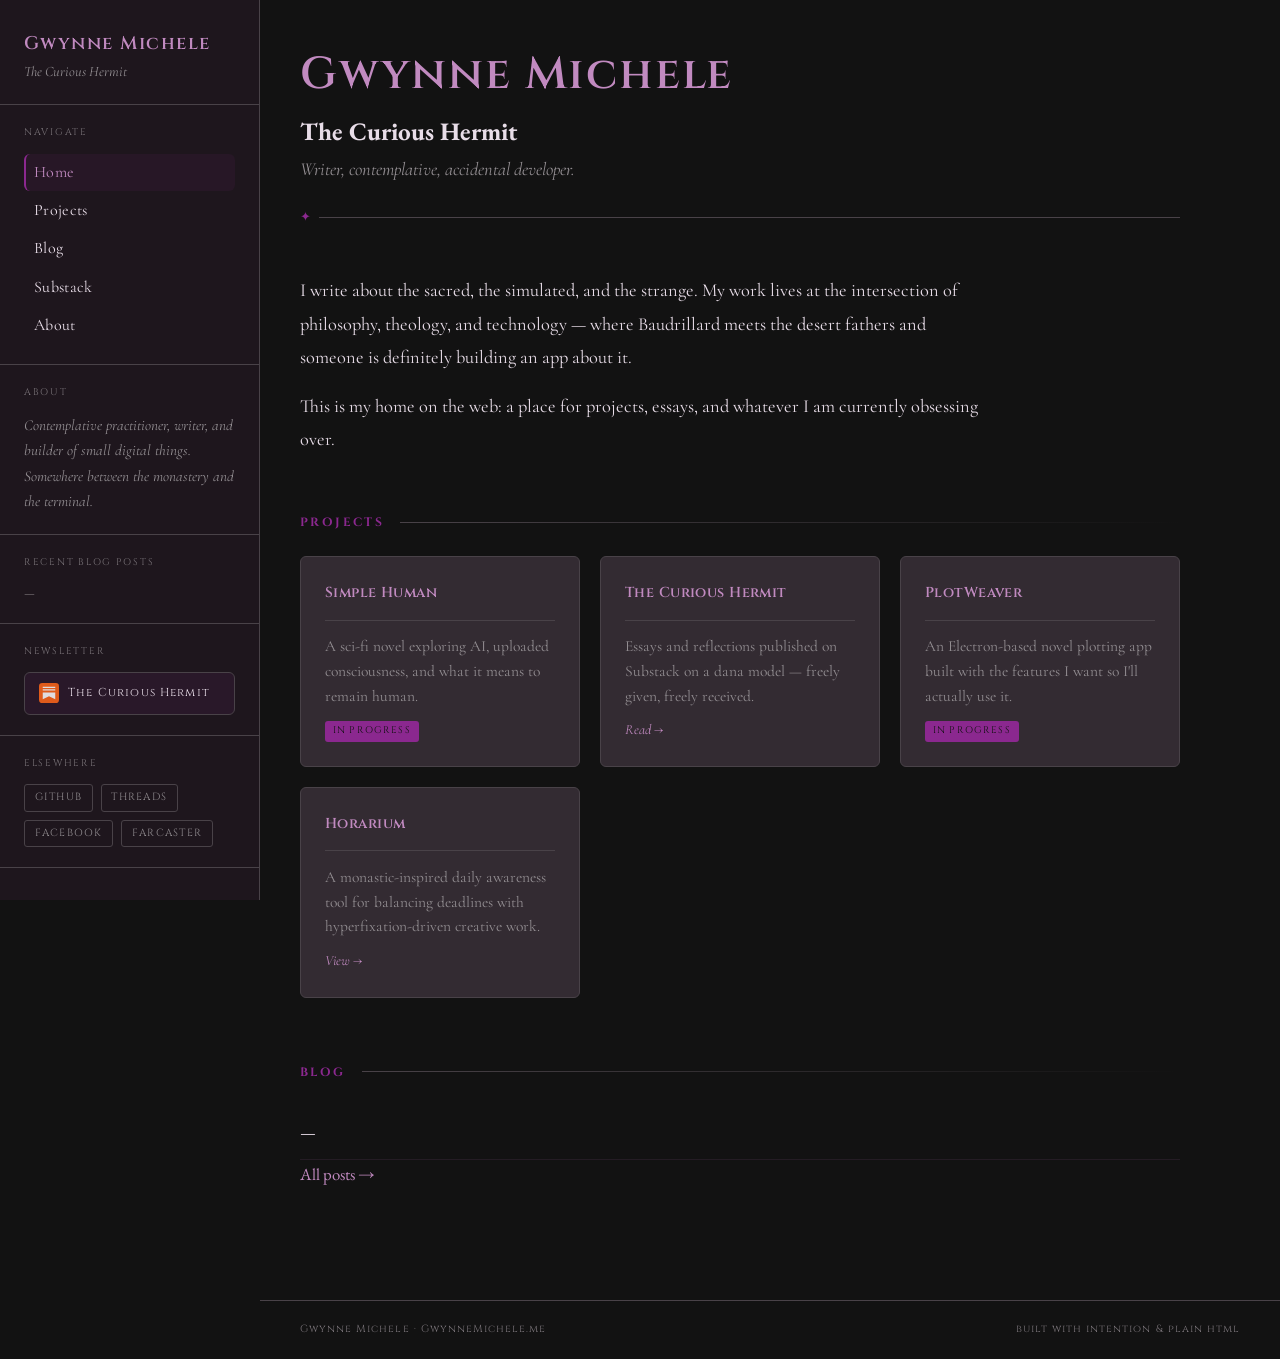
==== index.html @ 398c35fc "Initial commit of website structure" ====
<!DOCTYPE html>
<html lang="en">
<head>
  <meta charset="UTF-8" />
  <meta name="viewport" content="width=device-width, initial-scale=1.0" />
  <title>Gwynne Michele</title>
  <link rel="preconnect" href="https://fonts.googleapis.com" />
  <link rel="preconnect" href="https://fonts.gstatic.com" crossorigin />
  <link href="https://fonts.googleapis.com/css2?family=Cormorant+Garamond:ital,wght@0,300;0,400;0,600;1,300;1,400&family=Cinzel:wght@400;600&family=EB+Garamond:ital,wght@0,400;0,500;1,400&display=swap" rel="stylesheet" />
  <link rel="stylesheet" href="styles.css" />
</head>
<body>

  <div class="site-wrapper">

    <!-- ══ Sidebar ══════════════════════════════════════════════ -->
    <aside class="sidebar">

      <div class="sidebar-brand">
        <a href="index.html" style="text-decoration:none;">
          <span class="site-title">Gwynne Michele</span>
          <span class="site-subtitle">The Curious Hermit</span>
        </a>
      </div>

      <!-- Navigation -->
      <div class="sidebar-section">
        <div class="sidebar-section-label">Navigate</div>
        <nav class="sidebar-nav">
          <a href="index.html" class="nav-active">Home</a>
          <a href="index.html#projects">Projects</a>
          <a href="blog.html">Blog</a>
          <a href="https://gwynnemichele.substack.com" target="_blank" rel="noopener">Substack</a>
          <a href="about.html">About</a>
        </nav>
      </div>

      <!-- About blurb -->
      <div class="sidebar-section sidebar-about">
        <div class="sidebar-section-label">About</div>
        <p>Contemplative practitioner, writer, and builder of small digital things. Somewhere between the monastery and the terminal.</p>
      </div>

      <!-- Recent posts — populated by sidebar.js -->
      <div class="sidebar-section">
        <div class="sidebar-section-label">Recent Blog Posts</div>
        <ul class="recent-posts-list" id="sidebar-recent-posts">
          <li><span class="post-date">Loading…</span></li>
        </ul>
      </div>

      <!-- Substack -->
      <div class="sidebar-section">
        <div class="sidebar-section-label">Newsletter</div>
        <a class="substack-badge" href="https://gwynnemichele.substack.com" target="_blank" rel="noopener">
          <svg class="substack-icon" viewBox="0 0 24 24" fill="none" xmlns="http://www.w3.org/2000/svg">
            <rect width="24" height="24" rx="4" fill="#FF6719"/>
            <path d="M19.5 7.5H4.5V9H19.5V7.5Z" fill="white"/>
            <path d="M4.5 11.25V19.5L12 15.75L19.5 19.5V11.25H4.5Z" fill="white"/>
            <path d="M19.5 4.5H4.5V6H19.5V4.5Z" fill="white"/>
          </svg>
          <span>The Curious Hermit</span>
        </a>
      </div>

      <!-- Social links -->
      <div class="sidebar-section">
        <div class="sidebar-section-label">Elsewhere</div>
        <div class="social-links">
          <a class="social-link" href="#" target="_blank" rel="noopener">GitHub</a>
          <a class="social-link" href="#" target="_blank" rel="noopener">Threads</a>
          <a class="social-link" href="#" target="_blank" rel="noopener">Facebook</a>
          <a class="social-link" href="#" target="_blank" rel="noopener">Farcaster</a>
        </div>
      </div>

    </aside>

    <!-- ══ Main ══════════════════════════════════════════════════ -->
    <main class="main-content" id="home">

      <!-- Page header -->
      <header class="page-header">
        <h1>Gwynne Michele</h1>
        <h2>The Curious Hermit</h2>
        <p class="tagline">Writer, contemplative, accidental developer.</p>
      </header>

      <!-- Intro -->
      <div class="intro">
        <p>
          I write about the sacred, the simulated, and the strange. My work lives at the intersection of
          philosophy, theology, and technology — where Baudrillard meets the desert fathers and someone
          is definitely building an app about it.
        </p>
        <p>
          This is my home on the web: a place for projects, essays, and whatever I am currently
          obsessing over.
        </p>
      </div>

      <!-- Projects -->
      <section class="section" id="projects">
        <h2 class="section-heading">Projects</h2>
        <div class="card-grid">

          <div class="card">
            <div class="card-title">Simple Human</div>
            <div class="card-divider"></div>
            <p class="card-desc">A sci-fi novel exploring AI, uploaded consciousness, and what it means to remain human.</p>
            <span class="card-tag">In Progress</span>
          </div>

          <div class="card">
            <div class="card-title">The Curious Hermit</div>
            <div class="card-divider"></div>
            <p class="card-desc">Essays and reflections published on Substack on a dana model — freely given, freely received.</p>
            <a class="card-link" href="https://gwynnemichele.substack.com" target="_blank" rel="noopener">Read →</a>
          </div>

          <div class="card">
            <div class="card-title">PlotWeaver</div>
            <div class="card-divider"></div>
            <p class="card-desc">An Electron-based novel plotting app built with the features I want so I'll actually use it.</p>
            <span class="card-tag">In Progress</span>
          </div>

          <div class="card">
            <div class="card-title">Horarium</div>
            <div class="card-divider"></div>
            <p class="card-desc">A monastic-inspired daily awareness tool for balancing deadlines with hyperfixation-driven creative work.</p>
            <a class="card-link" href="#" target="_blank" rel="noopener">View →</a>
          </div>

        </div>
      </section>

      <!-- Writing -->
      <section class="section" id="writing">
        <h2 class="section-heading">Blog</h2>
        <ul class="post-list" id="home-post-list">
          <li class="post-item post-loading">
            <span class="date">—</span>
            <span class="post-arrow">»</span>
            <span>Loading…</span>
          </li>
        </ul>
        <a class="all-posts-link" href="blog.html">All posts →</a>
      </section>

    </main>
  </div>

  <!-- ══ Footer ════════════════════════════════════════════════ -->
  <footer>
    <span>Gwynne Michele · GwynneMichele.me</span>
    <span>built with intention &amp; plain html</span>
  </footer>

  <script src="scripts/sidebar.js"></script>
  <script>
    // Populate the homepage recent posts list (5 most recent)
    (async () => {
      const el = document.getElementById('home-post-list');
      if (!el) return;
      try {
        const res   = await fetch('posts.json');
        if (!res.ok) throw new Error();
        const posts = await res.json();
        const recent = posts.slice(0, 5);
        if (recent.length === 0) {
          el.innerHTML = '<li class="post-item"><span>No posts yet.</span></li>';
          return;
        }
        el.innerHTML = recent.map(p => `
          <li class="post-item">
            <span class="date">${p.date}</span>
            <span class="post-arrow">»</span>
            <a href="${p.url}">${p.title}</a>
          </li>
        `).join('');
      } catch {
        el.innerHTML = '<li class="post-item"><span>—</span></li>';
      }
    })();
  </script>

</body>
</html>
---- styles.css ----
/* ── Color tokens ──────────────────────────────────────────── */
:root {
    --clr-dark-a0: #000000;
    --clr-light-a0: #ffffff;

    --clr-primary-a0: #8b288f;
    --clr-primary-a10: #99439b;
    --clr-primary-a20: #a75ba8;
    --clr-primary-a30: #b473b4;
    --clr-primary-a40: #c18ac0;
    --clr-primary-a50: #cea1cd;

    --clr-surface-a0: #121212;
    --clr-surface-a10: #282828;
    --clr-surface-a20: #3f3f3f;
    --clr-surface-a30: #575757;
    --clr-surface-a40: #717171;
    --clr-surface-a50: #8b8b8b;

    --clr-surface-tonal-a0: #1e161d;
    --clr-surface-tonal-a10: #332b32;
    --clr-surface-tonal-a20: #494248;
    --clr-surface-tonal-a30: #605a60;
    --clr-surface-tonal-a40: #797378;
    --clr-surface-tonal-a50: #928d91;

    --clr-success-a0: #22946e;
    --clr-warning-a0: #a87a2a;
    --clr-danger-a0:  #9c2121;

    /* Semantic aliases */
    --bg:           var(--clr-surface-a0);
    --bg-raised:    var(--clr-surface-tonal-a0);
    --bg-card:      var(--clr-surface-tonal-a10);
    --bg-sidebar:   var(--clr-surface-tonal-a0);
    --border:       var(--clr-surface-tonal-a20);
    --text:         #e8dde8;
    --text-muted:   var(--clr-surface-tonal-a50);
    --accent:       var(--clr-primary-a0);
    --accent-light: var(--clr-primary-a40);
    --accent-dim:   var(--clr-primary-a10);

    --sidebar-w: 260px;
    --gap: 1.5rem;
    --radius: 6px;
    --transition: 200ms ease;
}

/* ── Reset ─────────────────────────────────────────────────── */
*, *::before, *::after { box-sizing: border-box; margin: 0; padding: 0; }
html { scroll-behavior: smooth; }

body {
    font-family: 'EB Garamond', Georgia, serif;
    font-size: 1.05rem;
    line-height: 1.7;
    background: var(--bg);
    color: var(--text);
    min-height: 100vh;
    display: flex;
    flex-direction: column;
}

a {
    color: var(--accent-light);
    text-decoration: none;
    transition: color var(--transition);
}
a:hover { color: var(--clr-primary-a50); }

/* ── Layout shell ──────────────────────────────────────────── */
.site-wrapper {
    display: flex;
    flex: 1;
    min-height: 100vh;
}

/* ── Sidebar ───────────────────────────────────────────────── */
.sidebar {
    width: var(--sidebar-w);
    min-width: var(--sidebar-w);
    background: var(--bg-sidebar);
    border-right: 1px solid var(--border);
    display: flex;
    flex-direction: column;
    gap: 0;
    position: sticky;
    top: 0;
    height: 100vh;
    overflow-y: auto;
    scrollbar-width: thin;
    scrollbar-color: var(--border) transparent;
}

.sidebar-brand {
    padding: 2rem 1.5rem 1.25rem;
    border-bottom: 1px solid var(--border);
}

.sidebar-brand .site-title {
    font-family: 'Cinzel', serif;
    font-size: 1.15rem;
    font-weight: 600;
    letter-spacing: 0.08em;
    color: var(--accent-light);
    display: block;
    line-height: 1.3;
}

.sidebar-brand .site-subtitle {
    font-family: 'Cormorant Garamond', serif;
    font-style: italic;
    font-size: 0.9rem;
    color: var(--text-muted);
    margin-top: 0.2rem;
}

/* ── Sidebar sections ──────────────────────────────────────── */
.sidebar-section {
    padding: 1.25rem 1.5rem;
    border-bottom: 1px solid var(--border);
}

.sidebar-section-label {
    font-family: 'Cinzel', serif;
    font-size: 0.6rem;
    letter-spacing: 0.18em;
    text-transform: uppercase;
    color: var(--clr-surface-tonal-a40);
    margin-bottom: 0.75rem;
}

/* Nav */
.sidebar-nav {
    display: flex;
    flex-direction: column;
    gap: 0.1rem;
}

.sidebar-nav a {
    font-family: 'Cormorant Garamond', serif;
    font-size: 1rem;
    font-weight: 400;
    color: var(--text);
    padding: 0.3rem 0.5rem;
    border-radius: var(--radius);
    border-left: 2px solid transparent;
    transition: all var(--transition);
    letter-spacing: 0.02em;
}

.sidebar-nav a:hover {
    color: var(--accent-light);
    border-left-color: var(--accent);
    background: rgba(139, 40, 143, 0.08);
}

/* About blurb */
.sidebar-about p {
    font-family: 'Cormorant Garamond', serif;
    font-size: 0.95rem;
    line-height: 1.65;
    color: var(--text-muted);
    font-style: italic;
}

/* Recent posts */
.recent-posts-list {
    list-style: none;
    display: flex;
    flex-direction: column;
    gap: 0.6rem;
}

.recent-posts-list li {
    display: flex;
    flex-direction: column;
    gap: 0.1rem;
}

.recent-posts-list a {
    font-family: 'Cormorant Garamond', serif;
    font-size: 0.92rem;
    color: var(--text);
    line-height: 1.35;
}

.recent-posts-list a:hover { color: var(--accent-light); }

.post-date {
    font-size: 0.72rem;
    color: var(--clr-surface-tonal-a40);
    letter-spacing: 0.04em;
}

/* Substack */
.substack-badge {
    display: flex;
    align-items: center;
    gap: 0.6rem;
    background: rgba(139, 40, 143, 0.1);
    border: 1px solid var(--border);
    border-radius: var(--radius);
    padding: 0.65rem 0.85rem;
    transition: all var(--transition);
    color: var(--text);
}

.substack-badge:hover {
    background: rgba(139, 40, 143, 0.18);
    border-color: var(--accent-dim);
    color: var(--accent-light);
}

.substack-icon {
    width: 20px;
    height: 20px;
    flex-shrink: 0;
    opacity: 0.85;
}

.substack-badge span {
    font-family: 'Cinzel', serif;
    font-size: 0.72rem;
    letter-spacing: 0.1em;
}

/* Social links */
.social-links {
    display: flex;
    flex-wrap: wrap;
    gap: 0.5rem;
}

.social-link {
    font-family: 'Cinzel', serif;
    font-size: 0.65rem;
    letter-spacing: 0.12em;
    text-transform: uppercase;
    color: var(--text-muted);
    padding: 0.25rem 0.6rem;
    border: 1px solid var(--border);
    border-radius: 3px;
    transition: all var(--transition);
}

.social-link:hover {
    color: var(--accent-light);
    border-color: var(--accent-dim);
}

/* ── Main content ──────────────────────────────────────────── */
.main-content {
    flex: 1;
    min-width: 0;
    padding: 3rem 2.5rem;
    max-width: 960px;
}

/* ── Page header ───────────────────────────────────────────── */
.page-header {
    margin-bottom: 3.5rem;
    padding-bottom: 2rem;
    border-bottom: 1px solid var(--border);
    position: relative;
}

.page-header::after {
    content: '✦';
    position: absolute;
    bottom: -0.65rem;
    left: 0;
    color: var(--accent);
    font-size: 0.8rem;
    background: var(--bg);
    padding-right: 0.5rem;
}

.page-header h1 {
    font-family: 'Cinzel', serif;
    font-size: clamp(1.8rem, 4vw, 2.8rem);
    font-weight: 600;
    color: var(--accent-light);
    letter-spacing: 0.04em;
    line-height: 1.2;
    margin-bottom: 0.6rem;
}

.page-header .tagline {
    font-family: 'Cormorant Garamond', serif;
    font-style: italic;
    font-size: 1.15rem;
    color: var(--text-muted);
}

/* ── Section headings ──────────────────────────────────────── */
.section-heading {
    font-family: 'Cinzel', serif;
    font-size: 0.75rem;
    letter-spacing: 0.2em;
    text-transform: uppercase;
    color: var(--accent);
    margin-bottom: 1.5rem;
    display: flex;
    align-items: center;
    gap: 1rem;
}

.section-heading::after {
    content: '';
    flex: 1;
    height: 1px;
    background: linear-gradient(to right, var(--border), transparent);
}

/* ── Intro section ─────────────────────────────────────────── */
.intro {
    margin-bottom: 3.5rem;
}

.intro p {
    font-family: 'Cormorant Garamond', serif;
    font-size: 1.15rem;
    line-height: 1.8;
    color: var(--text);
    max-width: 680px;
}

.intro p + p { margin-top: 1rem; }

/* ── Card grid ─────────────────────────────────────────────── */
.section { margin-bottom: 4rem; }

.card-grid {
    display: grid;
    grid-template-columns: repeat(auto-fit, minmax(220px, 1fr));
    gap: 1.25rem;
}

.card {
    background: var(--bg-card);
    border: 1px solid var(--border);
    border-radius: var(--radius);
    padding: 1.5rem;
    display: flex;
    flex-direction: column;
    gap: 0.6rem;
    transition: all var(--transition);
    position: relative;
    overflow: hidden;
}

.card::before {
    content: '';
    position: absolute;
    top: 0; left: 0; right: 0;
    height: 2px;
    background: linear-gradient(to right, var(--accent), transparent);
    opacity: 0;
    transition: opacity var(--transition);
}

.card:hover {
    border-color: var(--accent-dim);
    transform: translateY(-2px);
    box-shadow: 0 8px 24px rgba(0,0,0,0.35);
}

.card:hover::before { opacity: 1; }

.card-title {
    font-family: 'Cinzel', serif;
    font-size: 0.9rem;
    font-weight: 600;
    color: var(--accent-light);
    letter-spacing: 0.03em;
}

.card-divider {
    height: 1px;
    background: var(--border);
    margin: 0.25rem 0;
}

.card-desc {
    font-family: 'Cormorant Garamond', serif;
    font-size: 0.97rem;
    color: var(--text-muted);
    line-height: 1.6;
    flex: 1;
}

.card-tag {
    display: inline-block;
    font-family: 'Cinzel', serif;
    font-size: 0.6rem;
    letter-spacing: 0.12em;
    text-transform: uppercase;
    color: var(--clr-surface-a0);
    background: var(--accent);
    padding: 0.15rem 0.5rem;
    border-radius: 3px;
    align-self: flex-start;
}

.card-link {
    font-family: 'Cormorant Garamond', serif;
    font-size: 0.88rem;
    font-style: italic;
    color: var(--accent-light);
    align-self: flex-start;
    transition: color var(--transition);
}

.card-link:hover { color: var(--clr-primary-a50); }

/* ── Blog list ─────────────────────────────────────────────── */
.post-list {
    list-style: none;
    display: flex;
    flex-direction: column;
}

.post-item {
    display: flex;
    align-items: baseline;
    gap: 1rem;
    padding: 0.75rem 0;
    border-bottom: 1px solid rgba(87, 57, 87, 0.25);
    transition: all var(--transition);
}

.post-item:hover { padding-left: 0.4rem; }

.post-item .date {
    font-family: 'Cinzel', serif;
    font-size: 0.7rem;
    letter-spacing: 0.06em;
    color: var(--clr-surface-tonal-a40);
    white-space: nowrap;
    min-width: 90px;
}

.post-item .post-arrow {
    color: var(--accent);
    font-size: 0.7rem;
}

.post-item a {
    font-family: 'Cormorant Garamond', serif;
    font-size: 1.05rem;
    color: var(--text);
}

.post-item a:hover { color: var(--accent-light); }

/* ── Footer ────────────────────────────────────────────────── */
footer {
    border-top: 1px solid var(--border);
    padding: 1.25rem 2.5rem;
    display: flex;
    align-items: center;
    justify-content: space-between;
    font-family: 'Cinzel', serif;
    font-size: 0.65rem;
    letter-spacing: 0.1em;
    color: var(--clr-surface-tonal-a40);
    margin-left: var(--sidebar-w);
}

footer a { color: var(--clr-surface-tonal-a40); }
footer a:hover { color: var(--accent-light); }

/* ── Scrollbar ─────────────────────────────────────────────── */
::-webkit-scrollbar { width: 6px; }
::-webkit-scrollbar-track { background: transparent; }
::-webkit-scrollbar-thumb { background: var(--border); border-radius: 3px; }

/* ── Responsive ────────────────────────────────────────────── */
@media (max-width: 768px) {
    .site-wrapper { flex-direction: column; }

    .sidebar {
    width: 100%;
    min-width: unset;
    height: auto;
    position: static;
    border-right: none;
    border-bottom: 1px solid var(--border);
    flex-direction: row;
    flex-wrap: wrap;
    overflow-x: auto;
    }

    .sidebar-brand { border-bottom: none; border-right: 1px solid var(--border); }

    .sidebar-section { padding: 1rem; }

    .sidebar-about,
    .sidebar-section:has(.recent-posts-list),
    .sidebar-section:has(.substack-badge) {
    display: none;
    }

    .main-content { padding: 2rem 1.25rem; }

    footer { margin-left: 0; flex-direction: column; gap: 0.5rem; text-align: center; }
}

/* ── Active nav state ──────────────────────────────────────── */
.sidebar-nav a.nav-active {
color: var(--accent-light);
border-left-color: var(--accent);
background: rgba(139, 40, 143, 0.08);
}

/* ── Page body (shared prose container) ────────────────────── */
.page-body {
max-width: 680px;
}

.page-body p {
font-family: 'Cormorant Garamond', serif;
font-size: 1.15rem;
line-height: 1.8;
color: var(--text);
margin-bottom: 1.25rem;
}

.page-body h2 {
font-family: 'Cinzel', serif;
font-size: 0.85rem;
letter-spacing: 0.16em;
text-transform: uppercase;
color: var(--accent);
margin: 2.5rem 0 1rem;
}

.page-body h3 {
font-family: 'Cormorant Garamond', serif;
font-size: 1.2rem;
font-weight: 600;
color: var(--accent-light);
margin: 1.75rem 0 0.75rem;
}

/* ── Project meta block ────────────────────────────────────── */
.project-meta {
display: flex;
flex-direction: column;
gap: 0.85rem;
background: var(--bg-card);
border: 1px solid var(--border);
border-radius: var(--radius);
padding: 1.5rem;
margin-bottom: 3rem;
max-width: 560px;
}

.meta-item {
display: flex;
align-items: flex-start;
gap: 1.25rem;
}

.meta-label {
font-family: 'Cinzel', serif;
font-size: 0.62rem;
letter-spacing: 0.16em;
text-transform: uppercase;
color: var(--clr-surface-tonal-a40);
min-width: 56px;
padding-top: 0.15rem;
}

.meta-value {
font-family: 'Cormorant Garamond', serif;
font-size: 1rem;
color: var(--text-muted);
}

/* Status badge */
.project-status {
font-family: 'Cinzel', serif;
font-size: 0.62rem;
letter-spacing: 0.12em;
text-transform: uppercase;
padding: 0.2rem 0.65rem;
border-radius: 3px;
border: 1px solid;
}

.status-active {
color: var(--clr-primary-a40);
border-color: var(--clr-primary-a0);
background: rgba(139, 40, 143, 0.1);
}

.status-complete {
color: var(--clr-success-a0);
border-color: var(--clr-success-a0);
background: rgba(34, 148, 110, 0.1);
}

.status-hibernating {
color: var(--clr-surface-tonal-a50);
border-color: var(--clr-surface-tonal-a30);
background: rgba(96, 90, 96, 0.15);
}

/* Tech stack tags */
.tech-stack {
display: flex;
flex-wrap: wrap;
gap: 0.4rem;
}

.tech-tag {
font-family: 'Cinzel', serif;
font-size: 0.6rem;
letter-spacing: 0.1em;
text-transform: uppercase;
color: var(--text-muted);
padding: 0.15rem 0.5rem;
border: 1px solid var(--border);
border-radius: 3px;
}

/* Project links */
.project-links {
display: flex;
flex-wrap: wrap;
gap: 0.6rem;
}

.project-link {
font-family: 'Cormorant Garamond', serif;
font-size: 0.92rem;
font-style: italic;
color: var(--accent-light);
display: flex;
align-items: center;
gap: 0.3rem;
transition: color var(--transition);
}

.project-link:hover { color: var(--clr-primary-a50); }

.project-link-icon {
font-style: normal;
font-size: 0.8rem;
opacity: 0.7;
}

/* ── Post styles ───────────────────────────────────────────── */
.post-back {
display: inline-block;
font-family: 'Cinzel', serif;
font-size: 0.65rem;
letter-spacing: 0.14em;
text-transform: uppercase;
color: var(--clr-surface-tonal-a40);
margin-bottom: 2rem;
transition: color var(--transition);
}

.post-back:hover { color: var(--accent-light); }

.post-back-bottom {
display: inline-block;
margin-top: 3.5rem;
margin-bottom: 0;
}

.post-header {
margin-bottom: 2.5rem;
}

.post-meta {
display: flex;
align-items: center;
flex-wrap: wrap;
gap: 0.5rem;
margin-top: 0.75rem;
}

.post-meta-date,
.post-meta-reading {
font-family: 'Cinzel', serif;
font-size: 0.68rem;
letter-spacing: 0.08em;
color: var(--clr-surface-tonal-a40);
}

.post-meta-sep {
color: var(--border);
font-size: 0.8rem;
}

.post-tags {
display: flex;
flex-wrap: wrap;
gap: 0.4rem;
}

.post-tag {
font-family: 'Cinzel', serif;
font-size: 0.6rem;
letter-spacing: 0.1em;
text-transform: uppercase;
color: var(--text-muted);
padding: 0.15rem 0.5rem;
border: 1px solid var(--border);
border-radius: 3px;
transition: all var(--transition);
}

.post-tag:hover {
color: var(--accent-light);
border-color: var(--accent-dim);
}

/* Post body prose */
.post-body {
max-width: 660px;
font-family: 'EB Garamond', Georgia, serif;
font-size: 1.1rem;
line-height: 1.85;
color: var(--text);
}

.post-body p { margin-bottom: 1.4rem; }

.post-body p:first-of-type::first-letter {
font-family: 'Cinzel', serif;
font-size: 3.2rem;
font-weight: 600;
color: var(--accent-light);
float: left;
line-height: 0.8;
margin: 0.1rem 0.15rem 0 0;
}

.post-body h2 {
font-family: 'Cinzel', serif;
font-size: 0.8rem;
letter-spacing: 0.18em;
text-transform: uppercase;
color: var(--accent);
margin: 2.5rem 0 1rem;
}

.post-body h3 {
font-family: 'Cormorant Garamond', serif;
font-size: 1.25rem;
font-weight: 600;
font-style: italic;
color: var(--accent-light);
margin: 2rem 0 0.75rem;
}

.post-body blockquote {
border-left: 2px solid var(--accent);
margin: 2rem 0;
padding: 0.5rem 0 0.5rem 1.5rem;
font-family: 'Cormorant Garamond', serif;
font-style: italic;
font-size: 1.15rem;
color: var(--text-muted);
}

.post-body a {
color: var(--accent-light);
text-decoration: underline;
text-underline-offset: 3px;
text-decoration-color: var(--border);
transition: all var(--transition);
}

.post-body a:hover {
color: var(--clr-primary-a50);
text-decoration-color: var(--accent-dim);
}

.post-body hr {
border: none;
border-top: 1px solid var(--border);
margin: 2.5rem 0;
position: relative;
}

.post-body hr::after {
content: '✦';
position: absolute;
top: -0.6rem;
left: 50%;
transform: translateX(-50%);
background: var(--bg);
padding: 0 0.75rem;
color: var(--accent);
font-size: 0.7rem;
}
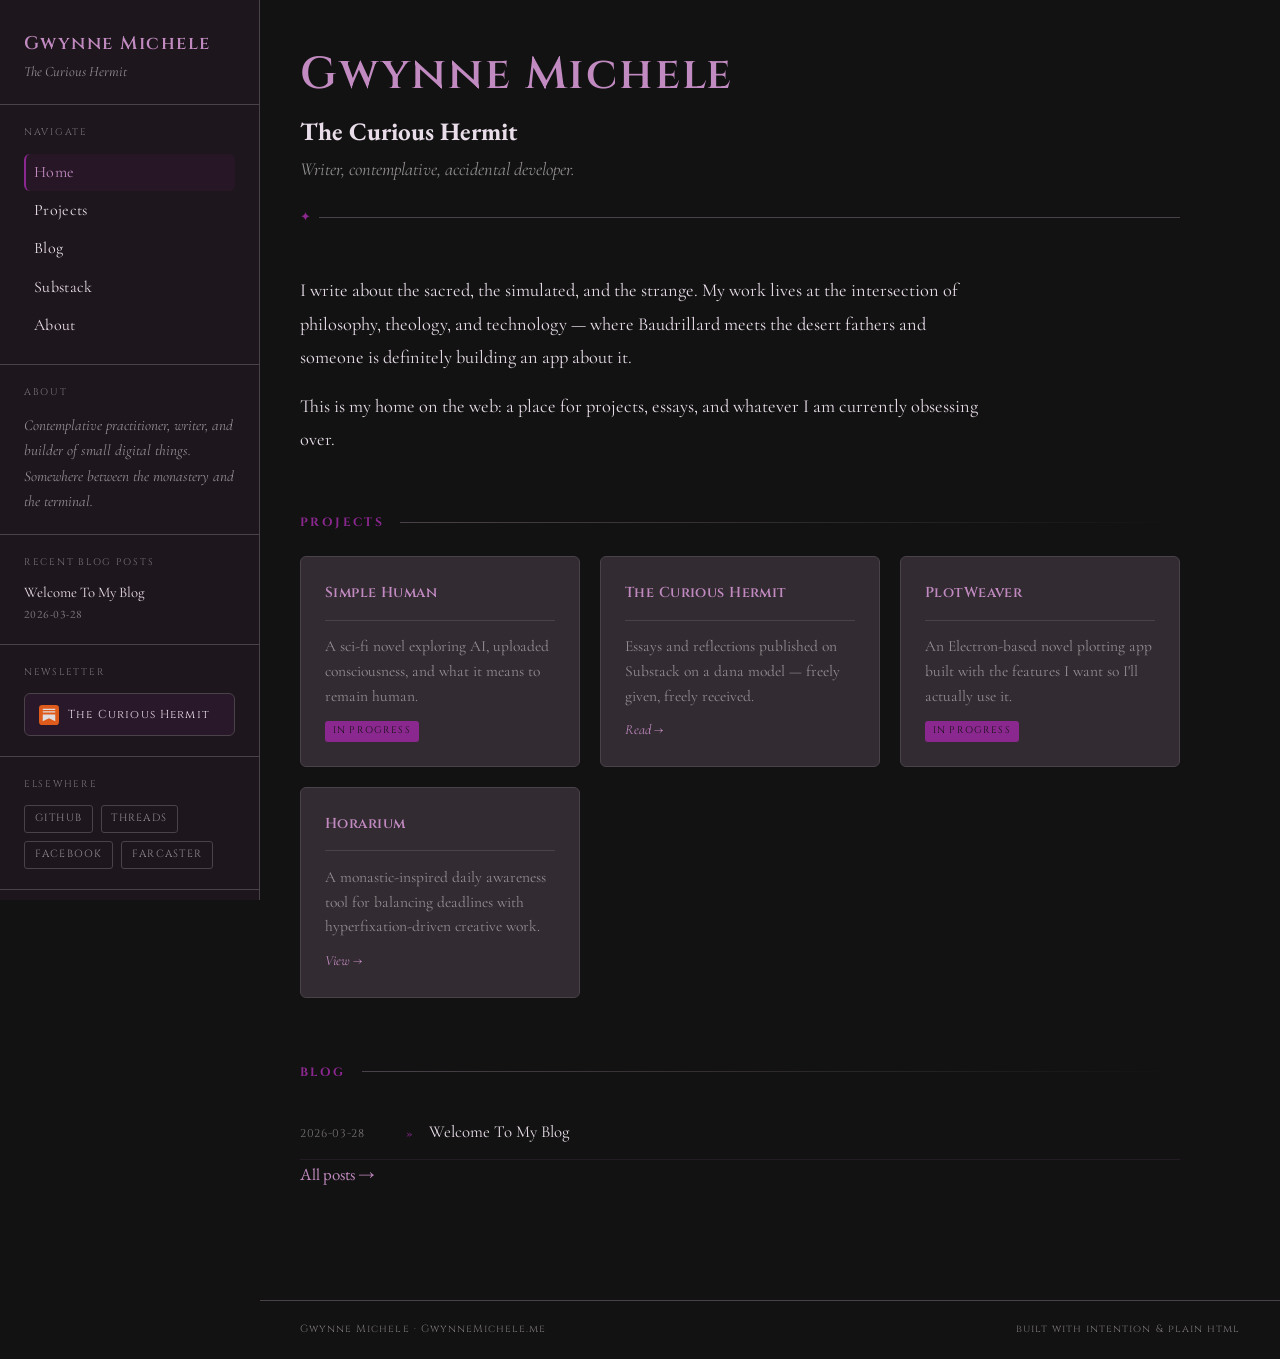
==== commit c157cb99: "Fixing about page links on muliptle pages." ====
--- a/index.html
+++ b/index.html
@@ -29,9 +29,9 @@
         <nav class="sidebar-nav">
           <a href="index.html" class="nav-active">Home</a>
           <a href="index.html#projects">Projects</a>
-          <a href="blog.html">Blog</a>
+          <a href="pages/blog.html">Blog</a>
           <a href="https://gwynnemichele.substack.com" target="_blank" rel="noopener">Substack</a>
-          <a href="about.html">About</a>
+          <a href="../pages/about.html">About</a>
         </nav>
       </div>
 
--- a/styles.css
+++ b/styles.css
@@ -799,4 +799,89 @@
 padding: 0 0.75rem;
 color: var(--accent);
 font-size: 0.7rem;
+}
+
+/* ── Blog page additions ────────────────────────────────────
+   Append to styles.css after the previous additions block
+   ─────────────────────────────────────────────────────────── */
+
+/* Tag filter bar */
+.blog-filters {
+  display: flex;
+  flex-wrap: wrap;
+  gap: 0.4rem;
+  margin-bottom: 2rem;
+}
+
+.tag-filter {
+  font-family: 'Cinzel', serif;
+  font-size: 0.6rem;
+  letter-spacing: 0.12em;
+  text-transform: uppercase;
+  color: var(--text-muted);
+  padding: 0.25rem 0.65rem;
+  border: 1px solid var(--border);
+  border-radius: 3px;
+  background: transparent;
+  cursor: pointer;
+  transition: all var(--transition);
+}
+
+.tag-filter:hover {
+  color: var(--accent-light);
+  border-color: var(--accent-dim);
+}
+
+.tag-filter-active {
+  color: var(--clr-surface-a0);
+  background: var(--accent);
+  border-color: var(--accent);
+}
+
+.tag-filter-active:hover {
+  color: var(--clr-surface-a0);
+  background: var(--accent-dim);
+  border-color: var(--accent-dim);
+}
+
+/* Post list item with excerpt */
+.post-item-body {
+  display: flex;
+  flex-direction: column;
+  gap: 0.2rem;
+  flex: 1;
+  min-width: 0;
+}
+
+.post-excerpt {
+  font-family: 'Cormorant Garamond', serif;
+  font-size: 0.95rem;
+  font-style: italic;
+  color: var(--text-muted);
+  line-height: 1.5;
+  margin: 0;
+}
+
+.post-item-tags {
+  display: flex;
+  flex-wrap: wrap;
+  gap: 0.35rem;
+  margin-top: 0.1rem;
+}
+
+.post-inline-tag {
+  font-size: 0.58rem;
+}
+
+/* Empty state */
+.blog-empty {
+  font-family: 'Cormorant Garamond', serif;
+  font-style: italic;
+  color: var(--text-muted);
+  font-size: 1rem;
+}
+
+/* Loading state */
+.post-loading {
+  opacity: 0.4;
 }
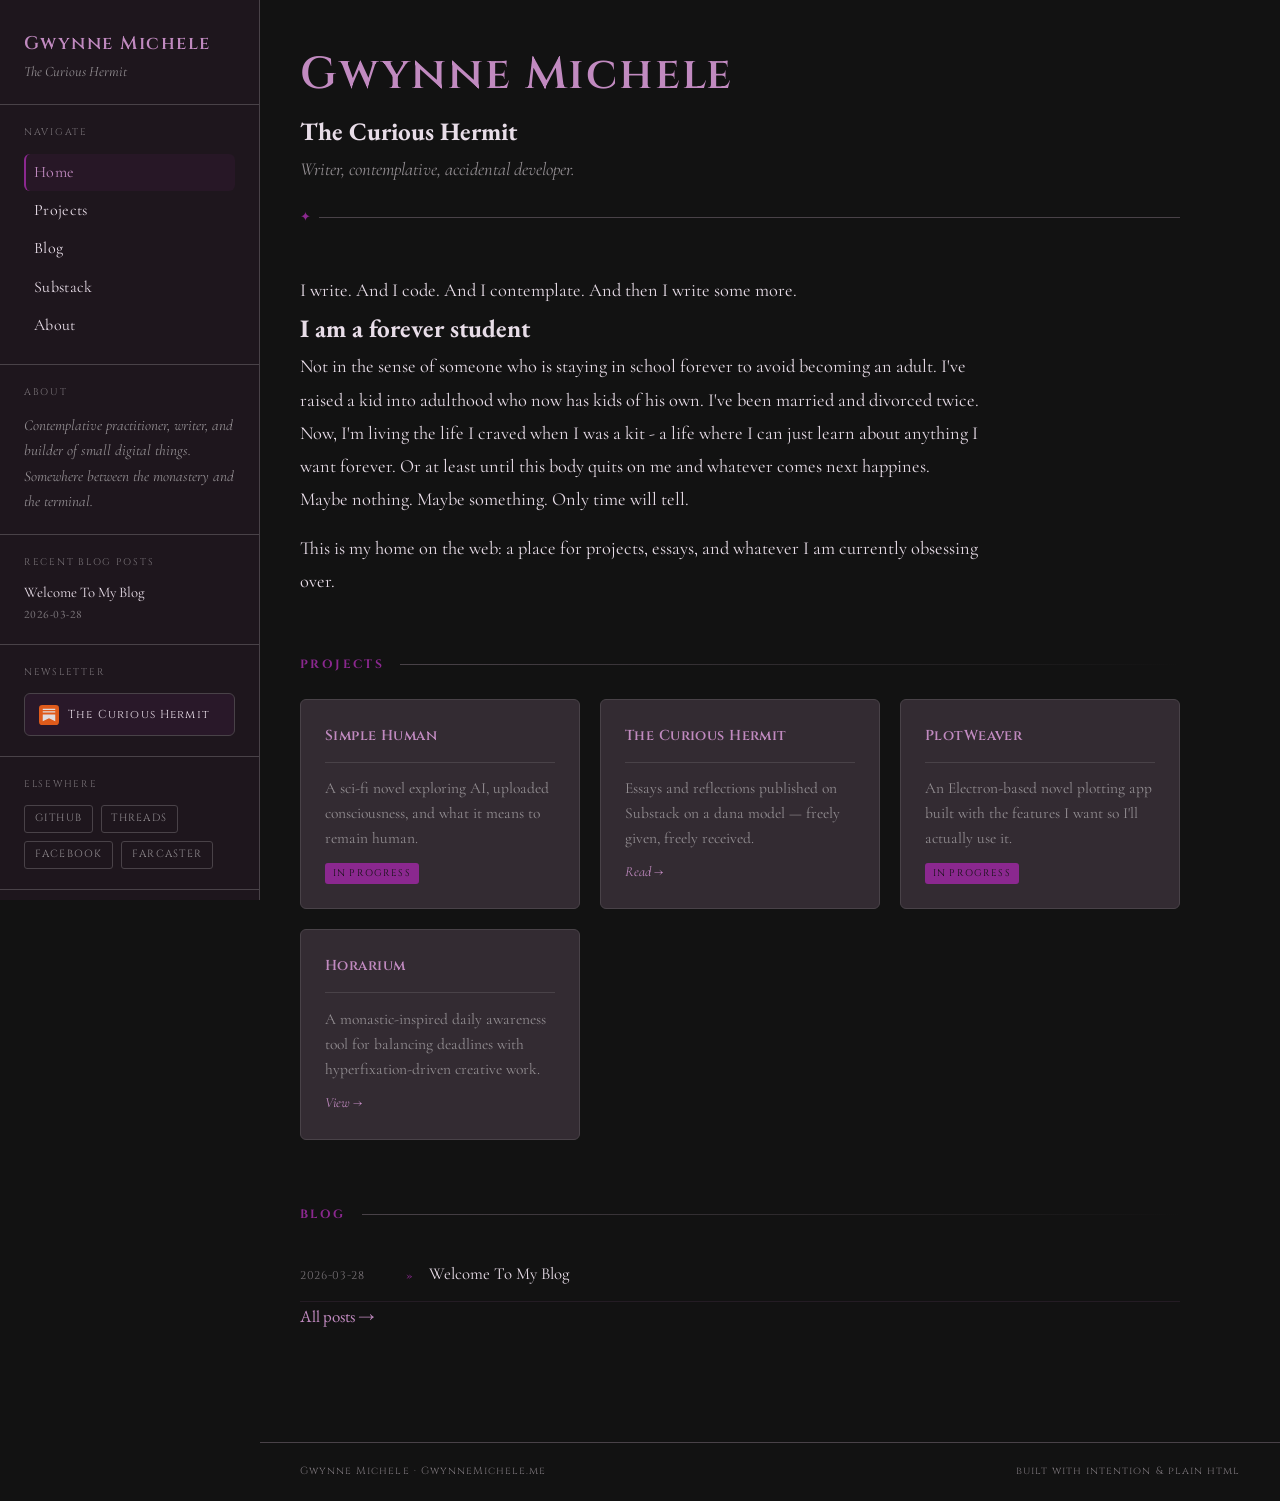
==== commit 52bb8d2c: "Updated index.html intro content." ====
--- a/index.html
+++ b/index.html
@@ -89,14 +89,11 @@
       <!-- Intro -->
       <div class="intro">
         <p>
-          I write about the sacred, the simulated, and the strange. My work lives at the intersection of
-          philosophy, theology, and technology — where Baudrillard meets the desert fathers and someone
-          is definitely building an app about it.
+          I write.  And I code.  And I contemplate.  And then I write some more.  
         </p>
-        <p>
-          This is my home on the web: a place for projects, essays, and whatever I am currently
-          obsessing over.
-        </p>
+        <h2>I am a forever student</h2>
+        <p>Not in the sense of someone who is staying in school forever to avoid becoming an adult.  I've raised a kid into adulthood who now has kids of his own.  I've been married and divorced twice.  Now, I'm living the life I craved when I was a kit - a life where I can just learn about anything I want forever.  Or at least until this body quits on me and whatever comes next happines.  Maybe nothing.  Maybe something.  Only time will tell.</p>
+        <p>This is my home on the web: a place for projects, essays, and whatever I am currently obsessing over.</p>
       </div>
 
       <!-- Projects -->
